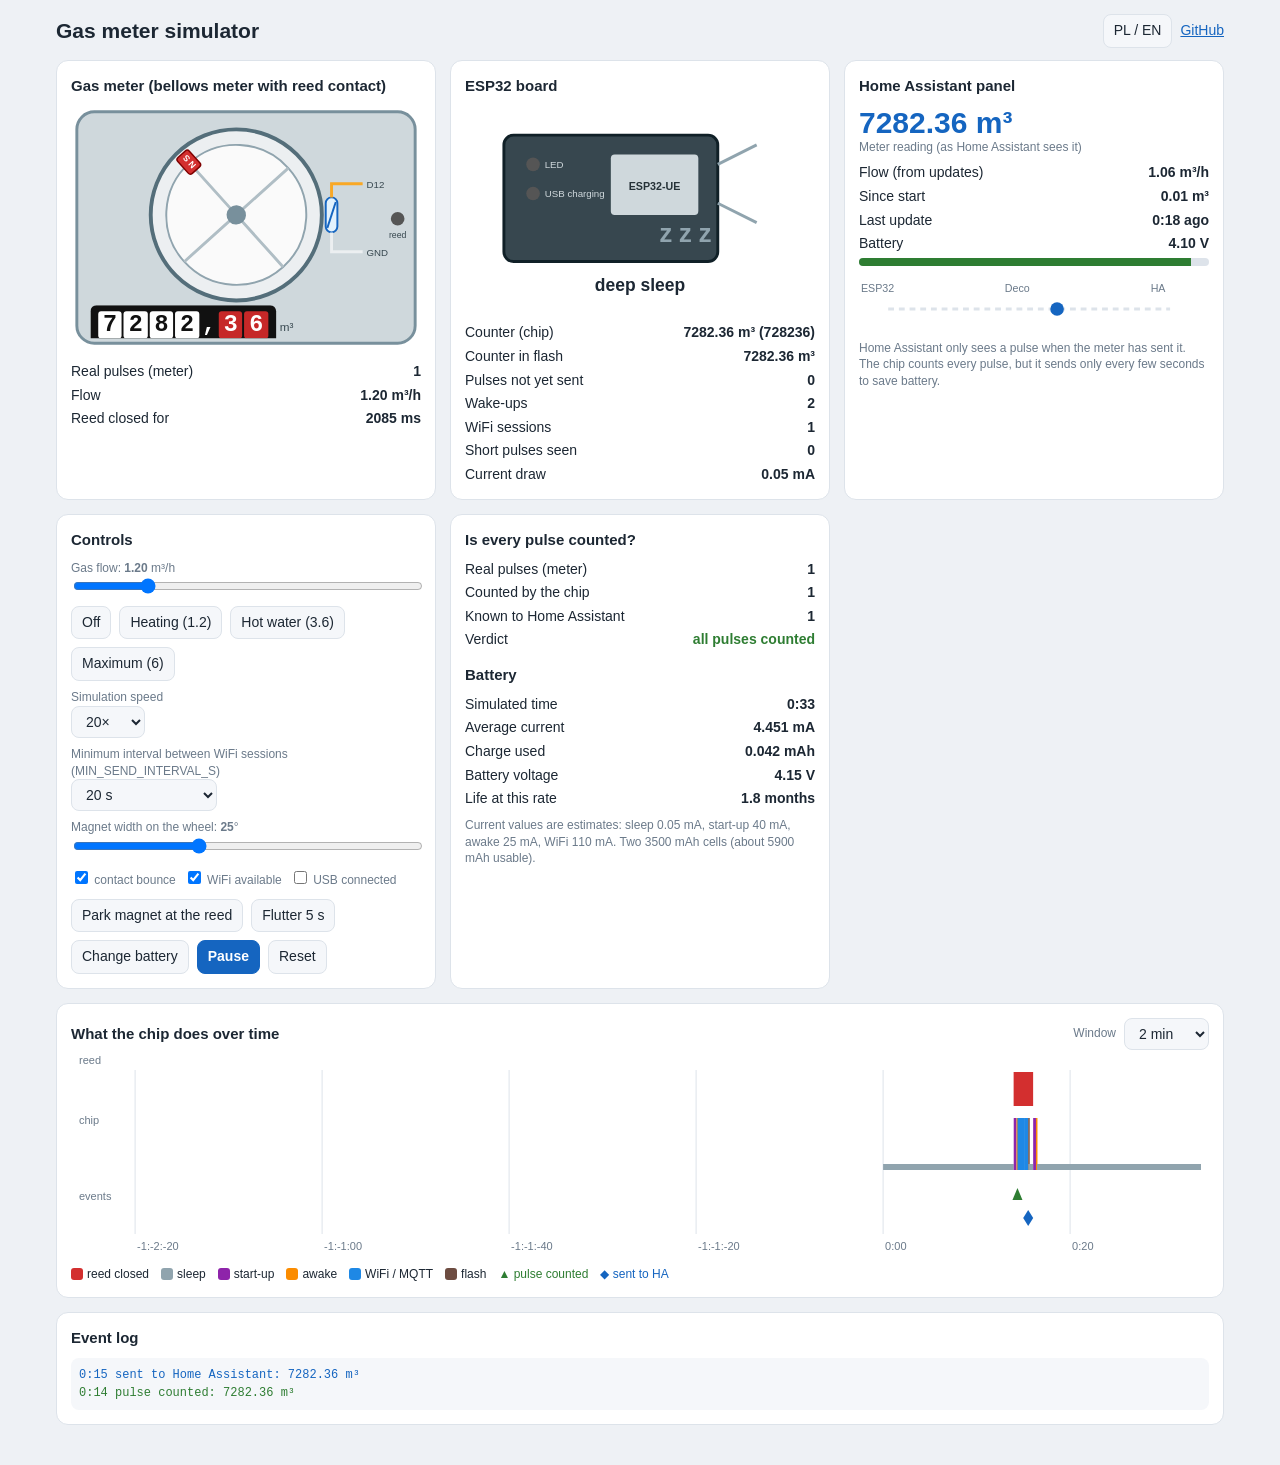
==== docs/simulator/index.html @ d96df118 "Add browser-based visual simulator with animated gas meter Co-Authored-By: Claude Sonnet 5.5 <norepl" ====
<!doctype html>
<html lang="pl">
<head>
<meta charset="utf-8">
<meta name="viewport" content="width=device-width, initial-scale=1">
<title>Gas meter simulator</title>
<style>
:root {
  --bg:#eef1f5; --card:#fff; --text:#1c2733; --muted:#6b7a8a; --line:#dde3ea; --accent:#1565c0;
  --ok:#2e7d32; --warn:#ef6c00; --bad:#c62828; --input:#f5f7fa;
  --c-sleep:#90a4ae; --c-boot:#8e24aa; --c-awake:#fb8c00; --c-wifi:#1e88e5; --c-save:#6d4c41;
}
@media (prefers-color-scheme: dark) {
  :root { --bg:#10141a; --card:#1a2028; --text:#e6ebf0; --muted:#8d9aa8; --line:#2b333d; --accent:#4d9cf0;
          --ok:#66bb6a; --warn:#ffa726; --bad:#ef5350; --input:#232a33; --c-sleep:#546e7a; }
}
* { box-sizing:border-box; }
body { margin:0; background:var(--bg); color:var(--text); font:14px/1.4 -apple-system,"Segoe UI",Roboto,Arial,sans-serif; }
header { max-width:1200px; margin:0 auto; padding:14px 16px 4px; display:flex; justify-content:space-between; align-items:center; gap:10px; flex-wrap:wrap; }
h1 { font-size:21px; margin:0; } h2 { font-size:15px; margin:0 0 10px; }
main { max-width:1200px; margin:0 auto; padding:8px 16px 40px; display:grid; gap:14px; grid-template-columns:repeat(auto-fit,minmax(330px,1fr)); }
.card { background:var(--card); border:1px solid var(--line); border-radius:12px; padding:14px; min-width:0; }
.wide { grid-column:1 / -1; }
.muted { color:var(--muted); } .small { font-size:12px; }
button, select { font:inherit; color:var(--text); background:var(--input); border:1px solid var(--line); border-radius:8px; padding:6px 10px; cursor:pointer; }
button.primary { background:var(--accent); color:#fff; border-color:var(--accent); font-weight:600; }
input[type=range] { width:100%; }
label { display:block; font-size:12px; color:var(--muted); margin-top:8px; }
.row { display:flex; gap:8px; flex-wrap:wrap; align-items:center; }
.kv { display:grid; grid-template-columns:1fr auto; gap:4px 10px; margin-top:8px; }
.kv .v { font-weight:600; text-align:right; }
.good { color:var(--ok); } .badc { color:var(--bad); }
.odo { display:inline-flex; background:#111; padding:6px 8px; border-radius:6px; gap:2px; font:700 24px/1 "Courier New",monospace; }
.odo span { background:#fff; color:#111; padding:2px 5px; border-radius:3px; }
.odo span.red { background:#c62828; color:#fff; }
.odo .dot { background:none; color:#fff; padding:2px 1px; }
.led { display:inline-block; width:12px; height:12px; border-radius:50%; background:#555; vertical-align:middle; margin-right:6px; }
.led.on { background:#43d843; box-shadow:0 0 8px #43d843; }
.led.red.on { background:#ff4d4d; box-shadow:0 0 8px #ff4d4d; }
canvas { width:100%; display:block; }
.legend { display:flex; gap:12px; flex-wrap:wrap; font-size:12px; margin-top:6px; }
.legend i { display:inline-block; width:12px; height:12px; border-radius:3px; margin-right:4px; vertical-align:-2px; }
#log { font:12px/1.5 ui-monospace,Menlo,Consolas,monospace; max-height:200px; overflow:auto; background:var(--input); border-radius:8px; padding:8px; }
.big { font-size:30px; font-weight:700; color:var(--accent); line-height:1.1; }
.bar { height:8px; background:var(--line); border-radius:5px; overflow:hidden; margin-top:4px; } .bar>div { height:100%; background:var(--ok); }
.tabs { display:flex; gap:6px; flex-wrap:wrap; }
.state { font-size:20px; font-weight:700; }
a { color:var(--accent); }
</style>
</head>
<body>
<header>
  <h1 data-i="title">Gas meter simulator</h1>
  <div class="row">
    <button id="langBtn">PL / EN</button>
    <a href="https://github.com/VoyteckPL/gas-meter-arduino" target="_blank" rel="noopener">GitHub</a>
  </div>
</header>
<main>
  <!-- GAS METER -->
  <section class="card">
    <h2 data-i="meterTitle">Gas meter</h2>
    <svg id="meterSvg" viewBox="0 0 360 250" width="100%" role="img" aria-label="gas meter">
      <rect x="6" y="6" width="348" height="238" rx="18" fill="#cfd8dc" stroke="#78909c" stroke-width="3"/>
      <circle cx="170" cy="112" r="88" fill="#eceff1" stroke="#546e7a" stroke-width="4"/>
      <g id="wheel" transform="rotate(0 170 112)">
        <circle cx="170" cy="112" r="72" fill="#fafafa" stroke="#90a4ae" stroke-width="2"/>
        <path d="M170 112 L170 40 M170 112 L242 112 M170 112 L170 184 M170 112 L98 112" stroke="#b0bec5" stroke-width="3"/>
        <circle cx="170" cy="112" r="10" fill="#78909c"/>
        <rect x="232" y="104" width="22" height="16" rx="3" fill="#d32f2f" stroke="#7f0000" stroke-width="1.5"/>
        <text x="243" y="116" text-anchor="middle" font-size="9" fill="#fff" font-weight="700">N S</text>
      </g>
      <!-- reed switch (glass capsule) at the right edge of the wheel -->
      <rect x="262" y="94" width="12" height="36" rx="6" fill="#e3f2fd" stroke="#1565c0" stroke-width="2"/>
      <line x1="268" y1="98" x2="268" y2="126" id="reedBlade" stroke="#1565c0" stroke-width="2"/>
      <path d="M268 94 L268 80 L300 80" stroke="#f9a825" stroke-width="3" fill="none"/>
      <path d="M268 130 L268 150 L300 150" stroke="#eceff1" stroke-width="3" fill="none"/>
      <text x="304" y="84" font-size="10" fill="#37474f">D12</text>
      <text x="304" y="154" font-size="10" fill="#37474f">GND</text>
      <circle id="reedLamp" cx="336" cy="116" r="7" fill="#555"/>
      <text x="336" y="136" text-anchor="middle" font-size="9" fill="#37474f" data-i="reedWord">reed</text>
      <foreignObject x="20" y="205" width="320" height="34">
        <div xmlns="http://www.w3.org/1999/xhtml"><div class="odo" id="odo"></div> <span style="color:#37474f;font-size:12px">m³</span></div>
      </foreignObject>
    </svg>
    <div class="kv">
      <span data-i="trueP">Real pulses (meter)</span><span class="v" id="vTrue">0</span>
      <span data-i="flowNow">Flow</span><span class="v" id="vFlow">0</span>
      <span data-i="pulseLen">Reed closed for</span><span class="v" id="vClosed">—</span>
    </div>
  </section>

  <!-- ESP32 -->
  <section class="card">
    <h2 data-i="espTitle">ESP32 board</h2>
    <svg id="espSvg" viewBox="0 0 360 210" width="100%" role="img" aria-label="ESP32">
      <rect x="40" y="30" width="220" height="130" rx="10" fill="#37474f" stroke="#102027" stroke-width="3"/>
      <rect x="150" y="50" width="90" height="62" rx="4" fill="#cfd8dc"/>
      <text x="195" y="86" text-anchor="middle" font-size="11" fill="#263238" font-weight="700">ESP32-UE</text>
      <circle id="espLed" cx="70" cy="60" r="7" fill="#555"/>
      <text x="82" y="64" font-size="10" fill="#cfd8dc" data-i="ledWord">LED</text>
      <circle id="chgLed" cx="70" cy="90" r="7" fill="#555"/>
      <text x="82" y="94" font-size="10" fill="#cfd8dc" data-i="usbWord">USB charging</text>
      <path d="M260 60 L300 40 M260 100 L300 120" stroke="#90a4ae" stroke-width="3"/>
      <g id="waves" opacity="0">
        <path d="M312 70 q14 -22 0 -44" stroke="#1e88e5" stroke-width="3" fill="none"/>
        <path d="M324 76 q20 -28 0 -56" stroke="#1e88e5" stroke-width="3" fill="none"/>
        <path d="M336 82 q26 -34 0 -68" stroke="#1e88e5" stroke-width="3" fill="none"/>
      </g>
      <text id="espZzz" x="200" y="140" font-size="26" fill="#90a4ae" font-weight="700">z z z</text>
      <text id="espState" x="180" y="190" text-anchor="middle" font-size="18" font-weight="700" fill="var(--text)">sleep</text>
    </svg>
    <div class="kv">
      <span data-i="counterRtc">Counter (chip)</span><span class="v" id="vCounter">0</span>
      <span data-i="counterFlash">Counter in flash</span><span class="v" id="vFlash">0</span>
      <span data-i="pendingP">Pulses not yet sent</span><span class="v" id="vPending">0</span>
      <span data-i="wakes">Wake-ups</span><span class="v" id="vWakes">0</span>
      <span data-i="sessions">WiFi sessions</span><span class="v" id="vSessions">0</span>
      <span data-i="shortP">Short pulses seen</span><span class="v" id="vShort">0</span>
      <span data-i="current">Current draw</span><span class="v" id="vCur">0</span>
    </div>
  </section>

  <!-- HA -->
  <section class="card">
    <h2 data-i="haTitle">Home Assistant panel</h2>
    <div class="big" id="haMeter">—</div>
    <div class="muted small" data-i="haMeterLbl">Meter reading (as Home Assistant sees it)</div>
    <div class="kv">
      <span data-i="haFlow">Flow (from updates)</span><span class="v" id="haFlow">—</span>
      <span data-i="haToday">Since start</span><span class="v" id="haToday">—</span>
      <span data-i="haLast">Last update</span><span class="v" id="haLast">—</span>
      <span data-i="haBat">Battery</span><span class="v" id="haBat">—</span>
    </div>
    <div class="bar"><div id="haBatBar" style="width:0"></div></div>
    <svg id="pktSvg" viewBox="0 0 360 60" width="100%" style="margin-top:10px">
      <text x="2" y="16" font-size="11" fill="var(--muted)">ESP32</text>
      <text x="150" y="16" font-size="11" fill="var(--muted)">Deco</text>
      <text x="300" y="16" font-size="11" fill="var(--muted)">HA</text>
      <line x1="30" y1="34" x2="320" y2="34" stroke="var(--line)" stroke-width="3" stroke-dasharray="6 5"/>
      <circle id="pkt" cx="30" cy="34" r="7" fill="var(--accent)" opacity="0"/>
    </svg>
    <div class="muted small" data-i="haHint">Home Assistant only sees a pulse when the meter has sent it. The chip counts every pulse, but it sends only every few seconds to save battery.</div>
  </section>

  <!-- CONTROLS -->
  <section class="card">
    <h2 data-i="ctrlTitle">Controls</h2>
    <label><span data-i="flowLbl">Gas flow</span>: <b id="flowTxt">1.20</b> m³/h</label>
    <input id="flow" type="range" min="0" max="6" step="0.05" value="1.2">
    <div class="row" style="margin-top:6px">
      <button data-flow="0" data-i="pOff">Off</button>
      <button data-flow="1.2" data-i="pHeat">Heating (1.2)</button>
      <button data-flow="3.6" data-i="pWater">Hot water (3.6)</button>
      <button data-flow="6" data-i="pMax">Maximum (6)</button>
    </div>
    <label data-i="speedLbl">Simulation speed</label>
    <select id="speed"><option value="1">1×</option><option value="5">5×</option><option value="20" selected>20×</option><option value="100">100×</option><option value="600">600×</option></select>
    <label data-i="sendLbl">Minimum interval between WiFi sessions (MIN_SEND_INTERVAL_S)</label>
    <select id="minSend"><option value="0">0 s (every pulse)</option><option value="20" selected>20 s</option><option value="60">60 s</option><option value="120">120 s</option></select>
    <label><span data-i="magLbl">Magnet width on the wheel</span>: <b id="magTxt">25</b>°</label>
    <input id="mag" type="range" min="6" max="60" step="1" value="25">
    <div class="row" style="margin-top:8px">
      <label style="margin:0"><input id="bounce" type="checkbox" checked> <span data-i="bounceLbl">contact bounce</span></label>
      <label style="margin:0"><input id="wifiOk" type="checkbox" checked> <span data-i="wifiLbl">WiFi available</span></label>
      <label style="margin:0"><input id="usb" type="checkbox"> <span data-i="usbLbl">USB connected</span></label>
    </div>
    <div class="row" style="margin-top:10px">
      <button id="btnPark" data-i="park">Park magnet at the reed</button>
      <button id="btnFlutter" data-i="flutter">Flutter 5 s</button>
      <button id="btnSwap" data-i="swap">Change battery</button>
      <button id="btnPause" class="primary" data-i="pause">Pause</button>
      <button id="btnReset" data-i="reset">Reset</button>
    </div>
  </section>

  <!-- STATS -->
  <section class="card">
    <h2 data-i="statTitle">Is every pulse counted?</h2>
    <div class="kv">
      <span data-i="trueP">Real pulses (meter)</span><span class="v" id="sTrue">0</span>
      <span data-i="chipP">Counted by the chip</span><span class="v" id="sChip">0</span>
      <span data-i="haP">Known to Home Assistant</span><span class="v" id="sHa">0</span>
      <span data-i="verdict">Verdict</span><span class="v" id="sVerdict">—</span>
    </div>
    <h2 style="margin-top:14px" data-i="energyTitle">Battery</h2>
    <div class="kv">
      <span data-i="simTime">Simulated time</span><span class="v" id="eTime">0</span>
      <span data-i="avgCur">Average current</span><span class="v" id="eAvg">0</span>
      <span data-i="used">Charge used</span><span class="v" id="eUsed">0</span>
      <span data-i="voltage">Battery voltage</span><span class="v" id="eVolt">0</span>
      <span data-i="life">Life at this rate</span><span class="v" id="eLife">—</span>
    </div>
    <div class="muted small" style="margin-top:8px" data-i="energyHint">Current values are estimates: sleep 0.05 mA, start-up 40 mA, awake 25 mA, WiFi 110 mA. Two 3500 mAh cells (about 5900 mAh usable).</div>
  </section>

  <!-- TIMELINE -->
  <section class="card wide">
    <div class="row" style="justify-content:space-between">
      <h2 style="margin:0" data-i="tlTitle">What the chip does over time</h2>
      <div class="row"><span class="small muted" data-i="win">Window</span>
        <select id="win"><option value="30">30 s</option><option value="120" selected>2 min</option><option value="600">10 min</option><option value="3600">1 h</option></select></div>
    </div>
    <canvas id="tl" height="210"></canvas>
    <div class="legend" id="legend"></div>
  </section>

  <section class="card wide">
    <h2 data-i="logTitle">Event log</h2>
    <div id="log"></div>
  </section>
</main>

<script>
(() => {
'use strict';

// ------------------------------------------------------------------ texts
const TXT = {
 en:{title:'Gas meter simulator',meterTitle:'Gas meter (bellows meter with reed contact)',reedWord:'reed',trueP:'Real pulses (meter)',flowNow:'Flow',pulseLen:'Reed closed for',
  espTitle:'ESP32 board',ledWord:'LED',usbWord:'USB charging',counterRtc:'Counter (chip)',counterFlash:'Counter in flash',pendingP:'Pulses not yet sent',wakes:'Wake-ups',sessions:'WiFi sessions',shortP:'Short pulses seen',current:'Current draw',
  haTitle:'Home Assistant panel',haMeterLbl:'Meter reading (as Home Assistant sees it)',haFlow:'Flow (from updates)',haToday:'Since start',haLast:'Last update',haBat:'Battery',
  haHint:'Home Assistant only sees a pulse when the meter has sent it. The chip counts every pulse, but it sends only every few seconds to save battery.',
  ctrlTitle:'Controls',flowLbl:'Gas flow',pOff:'Off',pHeat:'Heating (1.2)',pWater:'Hot water (3.6)',pMax:'Maximum (6)',speedLbl:'Simulation speed',sendLbl:'Minimum interval between WiFi sessions (MIN_SEND_INTERVAL_S)',
  magLbl:'Magnet width on the wheel',bounceLbl:'contact bounce',wifiLbl:'WiFi available',usbLbl:'USB connected',park:'Park magnet at the reed',flutter:'Flutter 5 s',swap:'Change battery',pause:'Pause',resume:'Run',reset:'Reset',
  statTitle:'Is every pulse counted?',chipP:'Counted by the chip',haP:'Known to Home Assistant',verdict:'Verdict',energyTitle:'Battery',simTime:'Simulated time',avgCur:'Average current',used:'Charge used',voltage:'Battery voltage',life:'Life at this rate',
  energyHint:'Current values are estimates: sleep 0.05 mA, start-up 40 mA, awake 25 mA, WiFi 110 mA. Two 3500 mAh cells (about 5900 mAh usable).',
  tlTitle:'What the chip does over time',win:'Window',logTitle:'Event log',
  sleep:'deep sleep',off:'no power',boot:'starting',debounce:'reading the reed',wifi:'connecting to WiFi',mqtt:'sending to MQTT',save:'saving to flash',
  ok:'all pulses counted',pend:'some are still waiting to be sent',lost:'MISMATCH',
  lgReed:'reed closed',lgSleep:'sleep',lgBoot:'start-up',lgAwake:'awake',lgWifi:'WiFi / MQTT',lgSave:'flash',lgPulse:'pulse counted',lgSend:'sent to HA',
  years:'years',months:'months',more:'more than',
  eWake:'wake-up',ePulse:'pulse counted',ePulseIsr:'pulse counted by interrupt (awake)',eShort:'short pulse counted (already over at start)',eSend:'sent to Home Assistant',eSendFail:'WiFi failed, retry later',
  eFlutter:'too many wake-ups: flutter protection, sleeping 30 s',eSwap:'battery removed',eRestore:'power on: counter restored from flash',eSync:'counter checked against MQTT',ePark:'magnet parked at the reed',eStatus:'status (battery, signal, diagnostics) added'},
 pl:{title:'Symulator gazomierza',meterTitle:'Gazomierz (miechowy, z kontaktronem)',reedWord:'kontaktron',trueP:'Prawdziwe impulsy (gazomierz)',flowNow:'Przepływ',pulseLen:'Kontaktron zamknięty przez',
  espTitle:'Płytka ESP32',ledWord:'LED',usbWord:'ładowanie z USB',counterRtc:'Licznik (w układzie)',counterFlash:'Licznik we flashu',pendingP:'Impulsy jeszcze niewysłane',wakes:'Obudzenia',sessions:'Sesje WiFi',shortP:'Wykryte krótkie impulsy',current:'Pobór prądu',
  haTitle:'Panel Home Assistant',haMeterLbl:'Stan licznika (tak, jak widzi go Home Assistant)',haFlow:'Przepływ (z aktualizacji)',haToday:'Od startu',haLast:'Ostatnia aktualizacja',haBat:'Bateria',
  haHint:'Home Assistant widzi impuls dopiero, gdy gazomierz go wyśle. Układ liczy każdy impuls, ale wysyła co kilka sekund, żeby oszczędzać baterię.',
  ctrlTitle:'Sterowanie',flowLbl:'Przepływ gazu',pOff:'Wyłączony',pHeat:'Ogrzewanie (1,2)',pWater:'Ciepła woda (3,6)',pMax:'Maksimum (6)',speedLbl:'Prędkość symulacji',sendLbl:'Minimalny odstęp między sesjami WiFi (MIN_SEND_INTERVAL_S)',
  magLbl:'Szerokość magnesu na kole',bounceLbl:'drgania styku',wifiLbl:'WiFi dostępne',usbLbl:'USB podłączone',park:'Zatrzymaj magnes przy kontaktronie',flutter:'Migotanie 5 s',swap:'Wymiana baterii',pause:'Pauza',resume:'Uruchom',reset:'Reset',
  statTitle:'Czy każdy impuls jest policzony?',chipP:'Policzone przez układ',haP:'Znane Home Assistant',verdict:'Wynik',energyTitle:'Bateria',simTime:'Czas symulacji',avgCur:'Średni prąd',used:'Zużyty ładunek',voltage:'Napięcie baterii',life:'Czas pracy przy takim poborze',
  energyHint:'Wartości prądu są szacunkowe: sen 0,05 mA, start 40 mA, czuwanie 25 mA, WiFi 110 mA. Dwa ogniwa 3500 mAh (ok. 5900 mAh użytecznie).',
  tlTitle:'Co robi układ w czasie',win:'Okno',logTitle:'Dziennik zdarzeń',
  sleep:'głęboki sen',off:'brak zasilania',boot:'start',debounce:'odczyt kontaktronu',wifi:'łączenie z WiFi',mqtt:'wysyłanie do MQTT',save:'zapis we flashu',
  ok:'wszystkie impulsy policzone',pend:'część czeka jeszcze na wysłanie',lost:'NIEZGODNOŚĆ',
  lgReed:'kontaktron zamknięty',lgSleep:'sen',lgBoot:'start',lgAwake:'czuwanie',lgWifi:'WiFi / MQTT',lgSave:'flash',lgPulse:'impuls policzony',lgSend:'wysłano do HA',
  years:'lat',months:'mies.',more:'ponad',
  eWake:'obudzenie',ePulse:'impuls policzony',ePulseIsr:'impuls policzony przez przerwanie (układ nie spał)',eShort:'krótki impuls policzony (już po wszystkim przy starcie)',eSend:'wysłano do Home Assistant',eSendFail:'WiFi się nie udało, ponowienie później',
  eFlutter:'za dużo obudzeń: ochrona przed migotaniem, sen 30 s',eSwap:'bateria wyjęta',eRestore:'włączenie zasilania: licznik odtworzony z flasha',eSync:'licznik sprawdzony z MQTT',ePark:'magnes zatrzymany przy kontaktronie',eStatus:'dołączono status (bateria, sygnał, diagnostyka)'}
};
let lang = (navigator.language || 'en').toLowerCase().startsWith('pl') ? 'pl' : 'en';
const t = k => (TXT[lang] && TXT[lang][k]) || TXT.en[k] || k;

// ------------------------------------------------------------------ constants (mirror firmware/gas_meter)
const DT = 0.005;                      // simulation step, s
const C = {
  pulsesPerM3: 100, boot: 0.30, debounce: 0.10, debounceMax: 1.5, wifiConnect: 0.8, wifiFail: 11, mqtt: 0.35, flash: 0.015,
  statusEvery: 6 * 3600, statusPiggy: 300, burstWin: 10, burstMax: 15, lockout: 30, shortMinMs: 10,
  mA: { sleep: 0.05, boot: 40, debounce: 25, wifi: 110, mqtt: 90, save: 40, off: 0 }, led: 0.25, capacity: 5900,
  startReading: 7282.35,
};
const MODE_COLOR = { sleep: '--c-sleep', off: '--c-sleep', boot: '--c-boot', debounce: '--c-awake', wifi: '--c-wifi', mqtt: '--c-wifi', save: '--c-save' };
const SOC_TABLE = [[0, 3.0], [4, 3.3], [10, 3.5], [20, 3.6], [35, 3.7], [50, 3.8], [65, 3.9], [80, 4.0], [90, 4.1], [100, 4.2]];
const socToVolt = p => { for (let i = 1; i < SOC_TABLE.length; i++) if (p <= SOC_TABLE[i][0]) { const [p0, v0] = SOC_TABLE[i - 1], [p1, v1] = SOC_TABLE[i]; return v0 + (v1 - v0) * (p - p0) / (p1 - p0); } return 4.2; };

// ------------------------------------------------------------------ state
let S;
const UI = { flow: 0, speed: 20, minSend: 20, magnet: 25, bounce: true, wifiOk: true, usb: false, paused: false, win: 120 };

function newSim() {
  const base = Math.round(C.startReading * C.pulsesPerM3);
  S = {
    t: 0, angle: 180, parked: false, reedActual: 1, bounceLeft: 0, flutterUntil: -1, prevRaw: 1,
    truePulses: 0, meter: C.startReading, usedmAh: 5900 * 0.05, lastClosedMs: null, closedAt: null,
    ha: { counter: base, lastT: -1, battery: 4.1, hist: [[0, base]], first: base },
    chip: { mode: 'sleep', left: 0, armed: 0, timerAt: 6 * 3600, cause: 'timer', dLevel: 1, dStart: 0, stableSince: 0, lowMs: 0, isrArmed: false, isrPulses: 0, isrLast: -10, cold: false, wakeLog: [], sessionStatus: false, ok: true, sleepAfter: 0, led: false },
    fw: { counter: base, pending: 0, saved: base, flashHas: true, lastLevel: 1, lastTry: -100, lastStatus: -100, failCount: 0, baseKnown: true, mqttSynced: true, wakes: 0, sessions: 0, shortPulses: 0, pulsesTotal: 0, interval: 20 },
    segs: [{ t0: 0, mode: 'sleep' }], reedSegs: [], marks: [], log: [], packets: [], flashWrites: 0,
  };
  // the very first wake-up happens when the status is due (simulation starts "mid-life")
  S.fw.lastStatus = 0;
  S.chip.timerAt = C.statusEvery;
}

function log(msg, cls) { S.log.push({ t: S.t, msg, cls }); if (S.log.length > 400) S.log.shift(); }
function mark(type) { S.marks.push({ t: S.t, type }); }
function setMode(m) {
  const c = S.chip; if (c.mode === m) return;
  const last = S.segs[S.segs.length - 1]; last.t1 = S.t;
  c.mode = m; S.segs.push({ t0: S.t, mode: m });
}
function prune() {
  const keep = S.t - 3700;
  while (S.segs.length > 2 && (S.segs[0].t1 || 0) < keep) S.segs.shift();
  while (S.reedSegs.length && S.reedSegs[0].t1 < keep) S.reedSegs.shift();
  while (S.marks.length && S.marks[0].t < keep) S.marks.shift();
}

// ------------------------------------------------------------------ firmware model
function backoff(n) { return n >= 4 ? 900 : 60 * Math.pow(2, n - 1); }

function countPulses(n, how) {
  const fw = S.fw;
  fw.counter += n; fw.pending += n; fw.pulsesTotal += n;
  mark('pulse');
  log(`${how === 'isr' ? t('ePulseIsr') : how === 'short' ? t('eShort') : t('ePulse')}: ${(fw.counter / C.pulsesPerM3).toFixed(2)} m³`, how === 'short' ? 'warn' : 'pulse');
}
function absorbIsr() { const c = S.chip; if (c.isrPulses) { const n = c.isrPulses; c.isrPulses = 0; countPulses(n, 'isr'); } }

function wake(cause) {
  const c = S.chip, fw = S.fw;
  c.cause = cause; fw.wakes++;
  c.isrArmed = false;
  setMode('boot'); c.left = C.boot;
  mark('wake');
}

function startDebounce(raw) {
  const c = S.chip;
  c.dLevel = raw; c.dStart = S.t; c.stableSince = S.t; c.lowMs = 0;
  setMode('debounce');
}

function afterDebounce(raw) {
  const c = S.chip, fw = S.fw;
  const level = c.dLevel;
  const armedForLow = fw.lastLevel === 1;
  if (c.cold) {
    fw.lastLevel = level;
  } else if (level !== fw.lastLevel) {
    fw.lastLevel = level;
    if (level === 0) countPulses(1, 'level');
  } else if (armedForLow && level === 1 && (c.cause === 'reed' || c.lowMs * 1000 >= C.shortMinMs)) {
    countPulses(1, 'short'); fw.shortPulses++;
  }
  // interrupt counting starts, with a final look at the level
  c.isrPulses = 0; c.isrLast = S.t - C.debounce; c.isrArmed = true;
  if (raw !== fw.lastLevel) { fw.lastLevel = raw; if (raw === 0) countPulses(1, 'level'); }
  decideSession(raw);
}

function decideSession() {
  const c = S.chip, fw = S.fw, now = S.t;
  const interval = fw.failCount > 0 ? backoff(fw.failCount) : UI.minSend;
  fw.interval = interval;
  const statusDue = c.cold || now - fw.lastStatus >= C.statusEvery;
  const statusWanted = statusDue || now - fw.lastStatus >= C.statusPiggy;
  const want = c.cold || fw.pending > 0 || statusDue || !fw.mqttSynced;
  const canTry = c.cold || now - fw.lastTry >= interval;
  const batteryOk = socToVolt(Math.max(0, 100 * (1 - S.usedmAh / C.capacity))) >= 3.1;
  c.sessionStatus = statusWanted;
  if (want && canTry && batteryOk) {
    fw.lastTry = now;
    setMode('wifi'); c.left = UI.wifiOk ? C.wifiConnect : C.wifiFail; c.ok = UI.wifiOk;
  } else {
    finalizeStart();
  }
}

function publish() {
  const fw = S.fw, c = S.chip, ha = S.ha;
  absorbIsr();
  if (!fw.mqttSynced) {
    if (fw.baseKnown) { if (ha.counter > fw.counter) fw.counter = ha.counter; }
    else { fw.counter += ha.counter; fw.baseKnown = true; }
    fw.mqttSynced = true; log(t('eSync'));
  }
  if (fw.baseKnown) {
    ha.counter = fw.counter; ha.lastT = S.t;
    ha.hist.push([S.t, ha.counter]); while (ha.hist.length > 5000) ha.hist.shift();
  }
  if (c.sessionStatus) { ha.battery = batteryVolt(); fw.lastStatus = S.t; log(t('eStatus')); }
  fw.pending = 0; fw.failCount = 0; fw.sessions++; fw.lastTry = S.t;
  mark('send'); S.packets.push({ p0: performance.now() });
  log(`${t('eSend')}: ${(ha.counter / C.pulsesPerM3).toFixed(2)} m³`, 'send');
}

function finalizeStart() {
  const c = S.chip, fw = S.fw;
  absorbIsr();
  fw.lastLevel = S.prevRaw;
  if (fw.baseKnown && fw.counter !== fw.saved) { setMode('save'); c.left = C.flash; return; }
  goToSleep();
}

function goToSleep() {
  const c = S.chip, fw = S.fw, now = S.t;
  const batteryOk = socToVolt(Math.max(0, 100 * (1 - S.usedmAh / C.capacity))) >= 3.1;
  const interval = fw.failCount > 0 ? backoff(fw.failCount) : UI.minSend;
  const nextTry = fw.lastTry + interval;
  let dueAt = Math.max(fw.lastStatus + C.statusEvery, nextTry);
  if ((fw.pending > 0 || !fw.mqttSynced) && nextTry < dueAt) dueAt = nextTry;
  if (!batteryOk) dueAt = now + 3600;
  c.timerAt = Math.max(dueAt, now + 1);
  c.armed = fw.lastLevel ? 0 : 1;
  c.isrArmed = false; c.cold = false;
  setMode('sleep');
}

function chipStep(raw) {
  const c = S.chip, fw = S.fw;
  // interrupt (only while awake)
  if (c.isrArmed && raw !== S.prevRaw) {
    if (S.t - c.isrLast >= C.debounce && raw === 0) c.isrPulses++;
    c.isrLast = S.t;
  }
  switch (c.mode) {
    case 'off':
      c.left -= DT;
      if (c.left <= 0) coldBoot(raw);
      break;
    case 'sleep':
      if (c.armed !== null && raw === c.armed) wake('reed');
      else if (S.t >= c.timerAt) wake('timer');
      break;
    case 'boot':
      c.left -= DT;
      if (c.left <= 0) {
        // flutter protection
        c.wakeLog.push(S.t); while (c.wakeLog.length && S.t - c.wakeLog[0] > C.burstWin) c.wakeLog.shift();
        if (c.wakeLog.length > C.burstMax) {
          log(t('eFlutter'), 'warn'); c.wakeLog.length = 0; c.armed = null; c.timerAt = S.t + C.lockout; c.isrArmed = false; setMode('sleep');
        } else startDebounce(raw);
      }
      break;
    case 'debounce': {
      if (raw === 0) c.lowMs += DT;
      if (raw !== c.dLevel) { c.dLevel = raw; c.stableSince = S.t; }
      if (S.t - c.stableSince >= C.debounce || S.t - c.dStart >= C.debounceMax) afterDebounce(raw);
      break;
    }
    case 'wifi':
      c.left -= DT;
      if (c.left <= 0) {
        if (c.ok) { setMode('mqtt'); c.left = C.mqtt; }
        else { fw.failCount++; fw.lastTry = S.t; log(t('eSendFail'), 'warn'); finalizeStart(); }
      }
      break;
    case 'mqtt':
      c.left -= DT;
      if (c.left <= 0) { publish(); finalizeStart(); }
      break;
    case 'save':
      c.left -= DT;
      if (c.left <= 0) {
        absorbIsr();
        fw.saved = fw.counter; S.flashWrites++;
        if (fw.counter !== fw.saved) { c.left = C.flash; } else { fw.lastLevel = S.prevRaw; goToSleep(); }
      }
      break;
  }
}

function coldBoot(raw) {
  const fw = S.fw, c = S.chip, ha = S.ha;
  S.fw = Object.assign({}, fw, { pending: 0, lastLevel: raw, lastTry: -100, lastStatus: -100, failCount: 0, mqttSynced: false, wakes: fw.wakes, sessions: fw.sessions, shortPulses: fw.shortPulses, pulsesTotal: 0 });
  if (S.fw.flashHas) { S.fw.counter = S.fw.saved; S.fw.baseKnown = true; log(t('eRestore') + `: ${(S.fw.counter / C.pulsesPerM3).toFixed(2)} m³`); }
  else { S.fw.counter = 0; S.fw.baseKnown = false; }
  c.cold = true; c.isrArmed = false; c.wakeLog.length = 0; c.cause = 'power-on';
  setMode('boot'); c.left = C.boot;
}

function batteryVolt() { return socToVolt(Math.max(0, 100 * (1 - S.usedmAh / C.capacity))); }

// ------------------------------------------------------------------ physics + one step
function step() {
  S.t += DT;
  // gas meter wheel: one revolution per pulse (0.01 m3), the magnet passes the reed once per revolution
  const rps = S.parked ? 0 : UI.flow / 3600 * C.pulsesPerM3;
  const prev = S.angle;
  S.angle += rps * 360 * DT;
  const w = UI.magnet;
  const closed = ((S.angle + w / 2) % 360) < w;
  if (Math.floor((prev + w / 2) / 360) < Math.floor((S.angle + w / 2) / 360)) { S.truePulses++; S.meter += 1 / C.pulsesPerM3; }
  const actual = closed ? 0 : 1;
  if (actual !== S.reedActual) {
    S.reedActual = actual; S.bounceLeft = UI.bounce ? 3 : 0;
    if (actual === 0) S.closedAt = S.t; else if (S.closedAt !== null) { S.lastClosedMs = (S.t - S.closedAt) * 1000; S.reedSegs.push({ t0: S.closedAt, t1: S.t }); S.closedAt = null; }
  }
  let raw = actual;
  if (S.bounceLeft > 0) { raw = Math.random() < 0.5 ? 0 : 1; S.bounceLeft--; if (S.bounceLeft === 0) raw = actual; }
  if (S.t < S.flutterUntil) raw = (Math.floor(S.t / 0.02) % 2) ? 0 : 1;

  chipStep(raw);
  S.prevRaw = raw;

  // energy
  const c = S.chip;
  let mA = C.mA[c.mode] + (c.mode !== 'sleep' && c.mode !== 'off' ? C.led : 0);
  S.curNow = mA;
  S.usedmAh += mA * DT / 3600;
  if (S.closedAt !== null) S.curClosed = S.t - S.closedAt;
}

// ------------------------------------------------------------------ rendering
const $ = id => document.getElementById(id);
function applyText() {
  document.documentElement.lang = lang;
  document.querySelectorAll('[data-i]').forEach(n => { n.textContent = t(n.dataset.i); });
  $('btnPause').textContent = UI.paused ? t('resume') : t('pause');
  document.title = t('title');
  buildLegend();
}
function fmtTime(s) { s = Math.floor(s); const h = Math.floor(s / 3600), m = Math.floor(s % 3600 / 60), x = s % 60; return `${h ? h + ':' : ''}${String(m).padStart(h ? 2 : 1, '0')}:${String(x).padStart(2, '0')}`; }
function buildOdo(v) {
  const s = v.toFixed(2).replace('.', '');
  const el = $('odo'); el.textContent = '';
  [...s].forEach((d, i) => {
    if (i === s.length - 2) { const dot = document.createElement('span'); dot.className = 'dot'; dot.textContent = ','; el.append(dot); }
    const sp = document.createElement('span'); sp.textContent = d; if (i >= s.length - 2) sp.className = 'red'; el.append(sp);
  });
}
let lastOdo = '';
function buildLegend() {
  const css = getComputedStyle(document.documentElement);
  const item = (color, text) => `<span><i style="background:${color}"></i>${text}</span>`;
  $('legend').innerHTML = item('#d32f2f', t('lgReed')) + item(css.getPropertyValue('--c-sleep'), t('lgSleep')) + item(css.getPropertyValue('--c-boot'), t('lgBoot')) +
    item(css.getPropertyValue('--c-awake'), t('lgAwake')) + item(css.getPropertyValue('--c-wifi'), t('lgWifi')) + item(css.getPropertyValue('--c-save'), t('lgSave')) +
    '<span style="color:#2e7d32">&#9650; ' + t('lgPulse') + '</span><span style="color:#1565c0">&#9670; ' + t('lgSend') + '</span>';
}

function render() {
  const c = S.chip, fw = S.fw, ha = S.ha;
  // meter
  $('wheel').setAttribute('transform', `rotate(${(S.angle % 360).toFixed(1)} 170 112)`);
  const closed = S.reedActual === 0;
  $('reedLamp').setAttribute('fill', closed ? '#ff4d4d' : '#555');
  $('reedBlade').setAttribute('transform', closed ? '' : 'rotate(18 268 112)');
  const odo = S.meter.toFixed(2); if (odo !== lastOdo) { buildOdo(S.meter); lastOdo = odo; }
  $('vTrue').textContent = S.truePulses;
  $('vFlow').textContent = UI.flow.toFixed(2) + ' m³/h';
  $('vClosed').textContent = S.lastClosedMs === null ? '—' : S.lastClosedMs.toFixed(0) + ' ms';
  // esp
  const awake = c.mode !== 'sleep' && c.mode !== 'off';
  $('espLed').setAttribute('fill', awake ? '#43d843' : '#555');
  $('chgLed').setAttribute('fill', UI.usb ? '#ff4d4d' : '#555');
  $('espState').textContent = t(c.mode);
  $('espZzz').setAttribute('opacity', c.mode === 'sleep' || c.mode === 'off' ? 1 : 0);
  $('waves').setAttribute('opacity', c.mode === 'wifi' || c.mode === 'mqtt' ? 1 : 0);
  $('vCounter').textContent = (fw.counter / C.pulsesPerM3).toFixed(2) + ' m³ (' + fw.counter + ')';
  $('vFlash').textContent = (fw.saved / C.pulsesPerM3).toFixed(2) + ' m³';
  $('vPending').textContent = fw.pending;
  $('vWakes').textContent = fw.wakes;
  $('vSessions').textContent = fw.sessions;
  $('vShort').textContent = fw.shortPulses;
  $('vCur').textContent = (S.curNow || 0).toFixed(2) + ' mA';
  // HA
  $('haMeter').textContent = (ha.counter / C.pulsesPerM3).toFixed(2) + ' m³';
  $('haToday').textContent = ((ha.counter - ha.first) / C.pulsesPerM3).toFixed(2) + ' m³';
  $('haLast').textContent = ha.lastT < 0 ? '—' : fmtTime(S.t - ha.lastT) + ' ' + (lang === 'pl' ? 'temu' : 'ago');
  let flowTxt = '—';
  { const h = ha.hist; if (h.length > 1) { let i = h.length - 1; while (i > 0 && S.t - h[i][0] < 900) i--; const dtt = S.t - h[i][0]; if (dtt > 30) flowTxt = Math.max(0, (ha.counter - h[i][1]) / C.pulsesPerM3 / dtt * 3600).toFixed(2) + ' m³/h'; } }
  $('haFlow').textContent = flowTxt;
  const pct = Math.max(0, 100 * (1 - S.usedmAh / C.capacity));
  $('haBat').textContent = ha.battery.toFixed(2) + ' V';
  $('haBatBar').style.width = Math.min(100, pct) + '%';
  // packet animation (real time)
  const now = performance.now(), pkt = $('pkt'); let show = false;
  S.packets = S.packets.filter(p => now - p.p0 < 1400);
  if (S.packets.length) { const p = (now - S.packets[S.packets.length - 1].p0) / 1400; pkt.setAttribute('cx', 30 + 290 * p); show = true; }
  pkt.setAttribute('opacity', show ? 1 : 0);
  // stats
  $('sTrue').textContent = S.truePulses;
  const base = Math.round(C.startReading * C.pulsesPerM3);
  const chipCount = fw.counter - base, haCount = ha.counter - base;
  $('sChip').textContent = chipCount; $('sHa').textContent = haCount;
  const v = $('sVerdict');
  if (chipCount === S.truePulses && fw.pending === 0 && c.isrPulses === 0) { v.textContent = t('ok'); v.className = 'v good'; }
  else if (chipCount === S.truePulses || chipCount + c.isrPulses === S.truePulses) { v.textContent = t('pend'); v.className = 'v'; }
  else if (c.mode === 'off') { v.textContent = '—'; v.className = 'v'; }
  else { v.textContent = t('lost') + ' (' + (chipCount - S.truePulses) + ')'; v.className = 'v badc'; }
  $('eTime').textContent = fmtTime(S.t);
  const avgCur = (S.usedmAh - 5900 * 0.05) / (Math.max(S.t, 1) / 3600);
  $('eAvg').textContent = (S.t < 1 ? 0 : avgCur).toFixed(3) + ' mA';
  $('eUsed').textContent = (S.usedmAh - 5900 * 0.05).toFixed(3) + ' mAh';
  $('eVolt').textContent = batteryVolt().toFixed(2) + ' V';
  if (S.t > 30 && avgCur > 0) { const months = C.capacity / avgCur / 24 / 30.4; $('eLife').textContent = months > 60 ? t('more') + ' 5 ' + t('years') : (months >= 24 ? (months / 12).toFixed(1) + ' ' + t('years') : months.toFixed(1) + ' ' + t('months')); }
  else $('eLife').textContent = '—';
  // log
  const lg = $('log'), last = S.log.slice(-60).reverse();
  lg.innerHTML = last.map(e => `<div style="color:${e.cls === 'warn' ? 'var(--warn)' : e.cls === 'send' ? 'var(--accent)' : e.cls === 'pulse' ? 'var(--ok)' : 'inherit'}">${fmtTime(e.t)}  ${e.msg}</div>`).join('');
  drawTimeline();
}

function drawTimeline() {
  const cv = $('tl'); const ratio = window.devicePixelRatio || 1;
  const w = cv.clientWidth, h = 210; if (cv.width !== w * ratio) { cv.width = w * ratio; cv.height = h * ratio; }
  const g = cv.getContext('2d'); g.setTransform(ratio, 0, 0, ratio, 0, 0); g.clearRect(0, 0, w, h);
  const css = getComputedStyle(document.documentElement);
  const win = UI.win, t1 = S.t, t0 = t1 - win, left = 8, right = w - 8, pw = right - left;
  const X = tt => left + (tt - t0) / win * pw;
  g.font = '11px sans-serif'; g.fillStyle = css.getPropertyValue('--muted'); g.strokeStyle = css.getPropertyValue('--line');
  // grid + labels
  const stepT = win <= 30 ? 5 : win <= 120 ? 20 : win <= 600 ? 60 : 600;
  for (let tt = Math.ceil(t0 / stepT) * stepT; tt <= t1; tt += stepT) { const x = X(tt); g.beginPath(); g.moveTo(x, 20); g.lineTo(x, 184); g.stroke(); g.fillText(fmtTime(tt), x + 2, 200); }
  // rows
  g.fillStyle = css.getPropertyValue('--muted'); g.fillText('reed', left, 14); g.fillText('chip', left, 74); g.fillText('events', left, 150);
  // reed row
  g.fillStyle = '#d32f2f';
  for (const s of S.reedSegs) { if (s.t1 < t0) continue; const x0 = Math.max(left, X(s.t0)), x1 = Math.min(right, X(s.t1)); g.fillRect(x0, 22, Math.max(1.5, x1 - x0), 34); }
  if (S.closedAt !== null) { const x0 = Math.max(left, X(S.closedAt)); g.fillRect(x0, 22, Math.max(1.5, right - x0), 34); }
  // chip row
  for (const s of S.segs) {
    const e = s.t1 === undefined ? t1 : s.t1; if (e < t0) continue;
    const x0 = Math.max(left, X(s.t0)), x1 = Math.min(right, X(e));
    g.fillStyle = css.getPropertyValue(MODE_COLOR[s.mode]).trim() || '#999';
    const tall = s.mode === 'sleep' || s.mode === 'off' ? 6 : 52;
    g.fillRect(x0, 120 - tall, Math.max(1.5, x1 - x0), tall);
  }
  // markers
  for (const m of S.marks) {
    if (m.t < t0) continue; const x = X(m.t);
    if (m.type === 'pulse') { g.fillStyle = '#2e7d32'; g.beginPath(); g.moveTo(x, 138); g.lineTo(x - 5, 150); g.lineTo(x + 5, 150); g.fill(); }
    else if (m.type === 'send') { g.fillStyle = '#1565c0'; g.beginPath(); g.moveTo(x, 160); g.lineTo(x + 5, 168); g.lineTo(x, 176); g.lineTo(x - 5, 168); g.fill(); }
  }
}

// ------------------------------------------------------------------ loop + UI
let lastReal = performance.now(), acc = 0;
function frame(now) {
  const real = Math.min(0.1, (now - lastReal) / 1000); lastReal = now;
  if (!UI.paused) {
    acc += real * UI.speed;
    let n = Math.min(Math.floor(acc / DT), 30000); acc -= n * DT; if (acc > 1) acc = 0;
    for (let i = 0; i < n; i++) step();
    if (n) prune();
  }
  render();
  requestAnimationFrame(frame);
}

function bind() {
  const flow = $('flow'); flow.oninput = () => { UI.flow = +flow.value; S.parked = false; $('flowTxt').textContent = UI.flow.toFixed(2); };
  document.querySelectorAll('[data-flow]').forEach(b => b.onclick = () => { flow.value = b.dataset.flow; flow.oninput(); });
  $('speed').onchange = e => { UI.speed = +e.target.value; };
  $('minSend').onchange = e => { UI.minSend = +e.target.value; };
  $('mag').oninput = e => { UI.magnet = +e.target.value; $('magTxt').textContent = UI.magnet; };
  $('bounce').onchange = e => { UI.bounce = e.target.checked; };
  $('wifiOk').onchange = e => { UI.wifiOk = e.target.checked; };
  $('usb').onchange = e => { UI.usb = e.target.checked; };
  $('win').onchange = e => { UI.win = +e.target.value; };
  $('btnPark').onclick = () => { S.parked = true; S.angle = Math.floor(S.angle / 360) * 360 + 360 - UI.magnet / 2 + 1; log(t('ePark')); };
  $('btnFlutter').onclick = () => { S.flutterUntil = S.t + 5; };
  $('btnSwap').onclick = () => { log(t('eSwap'), 'warn'); S.chip.isrArmed = false; setMode('off'); S.chip.left = 2; };
  $('btnPause').onclick = () => { UI.paused = !UI.paused; applyText(); };
  $('btnReset').onclick = () => { newSim(); lastOdo = ''; };
  $('langBtn').onclick = () => { lang = lang === 'pl' ? 'en' : 'pl'; applyText(); };
}

UI.flow = 1.2;
newSim(); bind(); applyText();
window.__sim = {
  get S() { return S; }, UI, step, newSim, C, runFor(sec) { const n = Math.round(sec / DT); for (let i = 0; i < n; i++) step(); prune(); },
  setFlow(f) { UI.flow = f; S.parked = false; }, swap() { S.chip.isrArmed = false; setMode('off'); S.chip.left = 2; },
};
requestAnimationFrame(frame);
})();
</script>
</body>
</html>
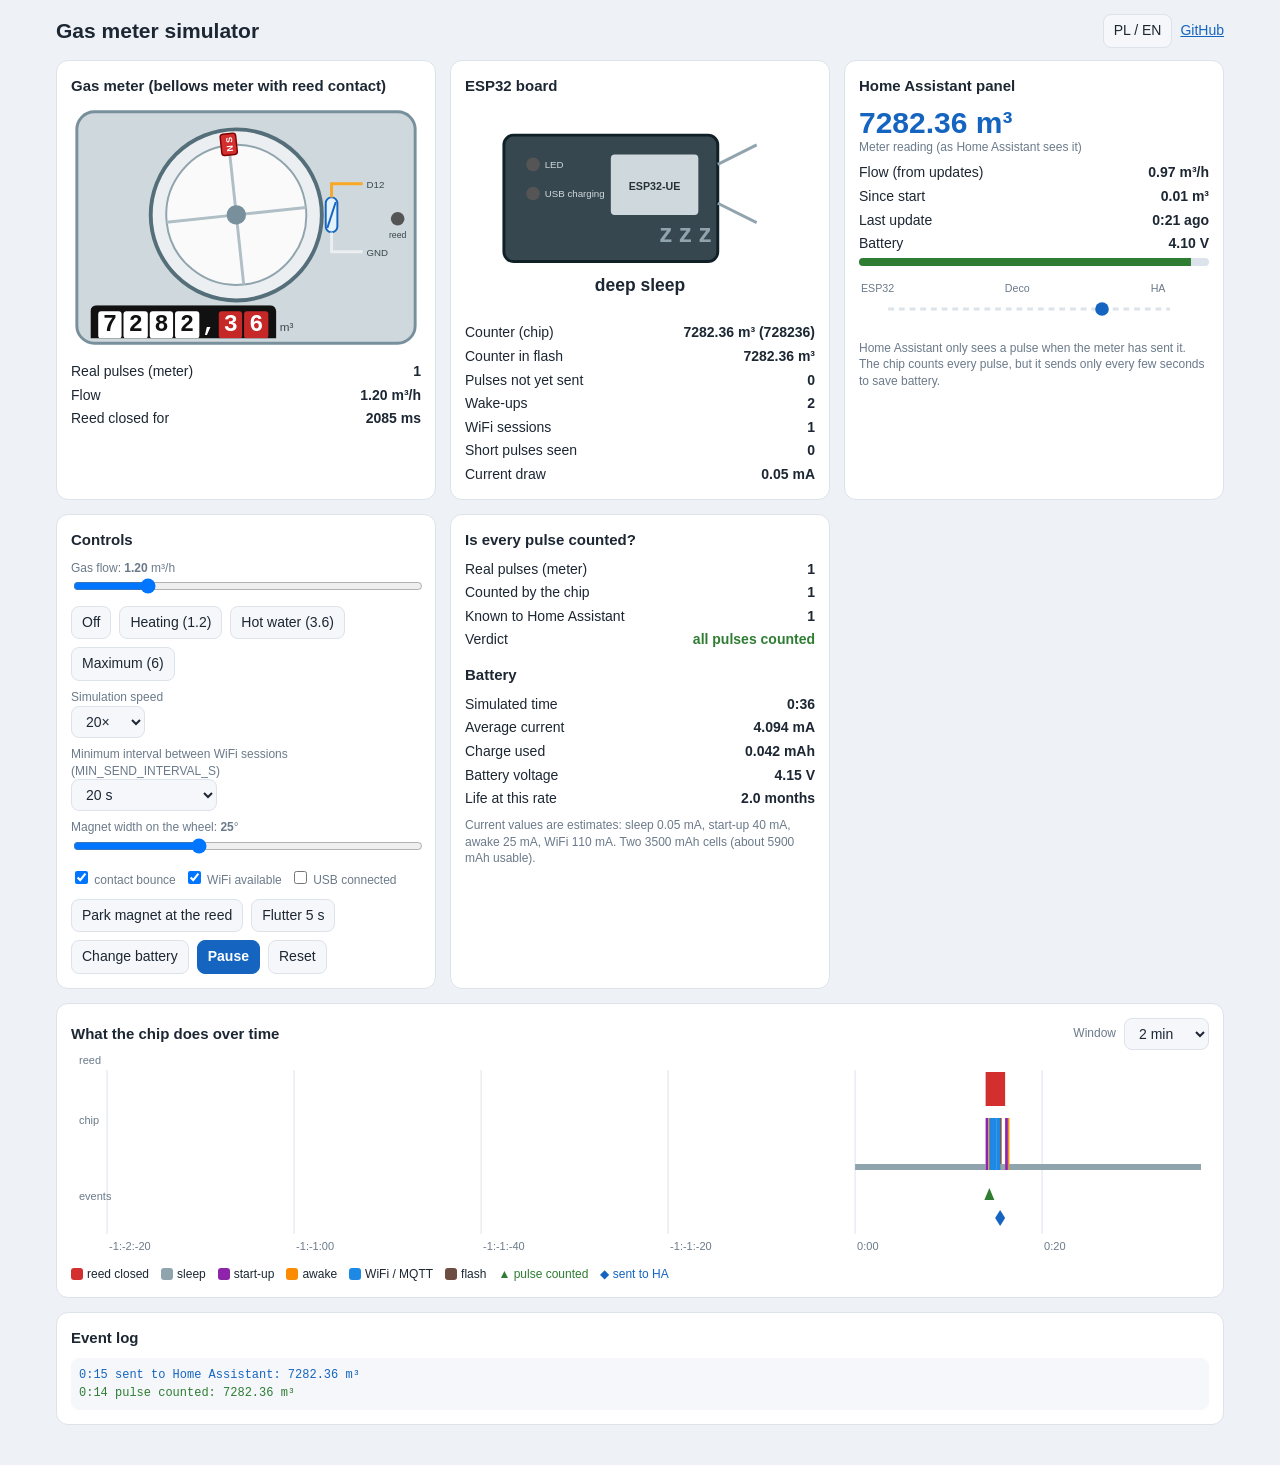
==== commit ab5a059f: "App 0.3.0: history window for every value, Demo tab with the simulator Co-Authored-By: Claude Sonnet" ====
--- a/docs/simulator/index.html
+++ b/docs/simulator/index.html
@@ -249,6 +249,7 @@
   eFlutter:'za dużo obudzeń: ochrona przed migotaniem, sen 30 s',eSwap:'bateria wyjęta',eRestore:'włączenie zasilania: licznik odtworzony z flasha',eSync:'licznik sprawdzony z MQTT',ePark:'magnes zatrzymany przy kontaktronie',eStatus:'dołączono status (bateria, sygnał, diagnostyka)'}
 };
 let lang = (navigator.language || 'en').toLowerCase().startsWith('pl') ? 'pl' : 'en';
+try { const q = new URLSearchParams(location.search).get('lang'); if (q === 'pl' || q === 'en') lang = q; } catch (e) { /* ignore */ }
 const t = k => (TXT[lang] && TXT[lang][k]) || TXT.en[k] || k;
 
 // ------------------------------------------------------------------ constants (mirror firmware/gas_meter)
@@ -649,6 +650,8 @@
 
 UI.flow = 1.2;
 newSim(); bind(); applyText();
+if (window.self !== window.top) { const hr = document.querySelector('header .row'); if (hr) hr.style.display = 'none'; }
+window.setLang = l => { if (l === 'pl' || l === 'en') { lang = l; applyText(); } };
 window.__sim = {
   get S() { return S; }, UI, step, newSim, C, runFor(sec) { const n = Math.round(sec / DT); for (let i = 0; i < n; i++) step(); prune(); },
   setFlow(f) { UI.flow = f; S.parked = false; }, swap() { S.chip.isrArmed = false; setMode('off'); S.chip.left = 2; },
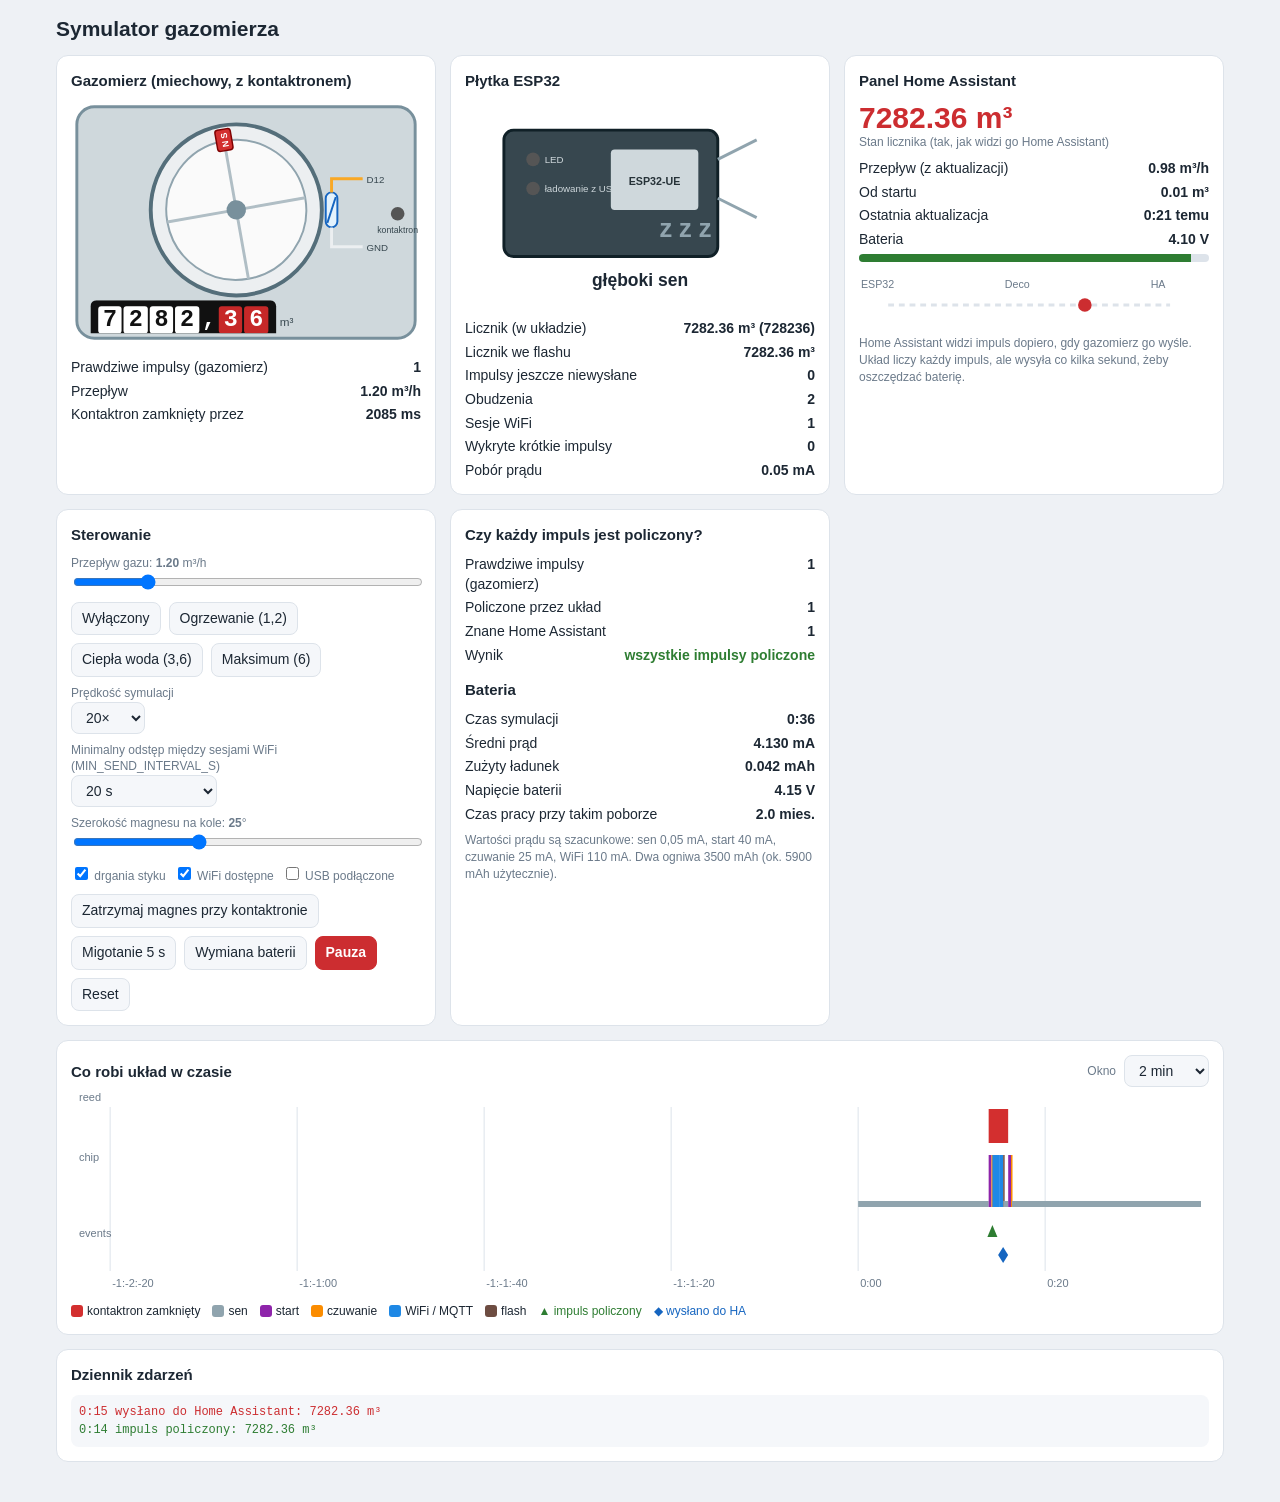
==== commit 00cfa21b: "App 0.9.0: Orlen style theme, header with tabs and KPI tiles, name Gazomierz, Polish only Co-Authore" ====
--- a/docs/simulator/index.html
+++ b/docs/simulator/index.html
@@ -3,15 +3,15 @@
 <head>
 <meta charset="utf-8">
 <meta name="viewport" content="width=device-width, initial-scale=1">
-<title>Gas meter simulator</title>
+<title>Symulator gazomierza</title>
 <style>
 :root {
-  --bg:#eef1f5; --card:#fff; --text:#1c2733; --muted:#6b7a8a; --line:#dde3ea; --accent:#1565c0;
+  --bg:#eef1f5; --card:#fff; --text:#1c2733; --muted:#6b7a8a; --line:#dde3ea; --accent:#cc2d30;
   --ok:#2e7d32; --warn:#ef6c00; --bad:#c62828; --input:#f5f7fa;
   --c-sleep:#90a4ae; --c-boot:#8e24aa; --c-awake:#fb8c00; --c-wifi:#1e88e5; --c-save:#6d4c41;
 }
 @media (prefers-color-scheme: dark) {
-  :root { --bg:#10141a; --card:#1a2028; --text:#e6ebf0; --muted:#8d9aa8; --line:#2b333d; --accent:#4d9cf0;
+  :root { --bg:#10141a; --card:#1a2028; --text:#e6ebf0; --muted:#8d9aa8; --line:#2b333d; --accent:#ff6a6c;
           --ok:#66bb6a; --warn:#ffa726; --bad:#ef5350; --input:#232a33; --c-sleep:#546e7a; }
 }
 * { box-sizing:border-box; }
@@ -50,11 +50,7 @@
 </head>
 <body>
 <header>
-  <h1 data-i="title">Gas meter simulator</h1>
-  <div class="row">
-    <button id="langBtn">PL / EN</button>
-    <a href="https://github.com/VoyteckPL/gas-meter-arduino" target="_blank" rel="noopener">GitHub</a>
-  </div>
+  <h1 data-i="title">Symulator gazomierza</h1>
 </header>
 <main>
   <!-- GAS METER -->
@@ -217,21 +213,6 @@
 
 // ------------------------------------------------------------------ texts
 const TXT = {
- en:{title:'Gas meter simulator',meterTitle:'Gas meter (bellows meter with reed contact)',reedWord:'reed',trueP:'Real pulses (meter)',flowNow:'Flow',pulseLen:'Reed closed for',
-  espTitle:'ESP32 board',ledWord:'LED',usbWord:'USB charging',counterRtc:'Counter (chip)',counterFlash:'Counter in flash',pendingP:'Pulses not yet sent',wakes:'Wake-ups',sessions:'WiFi sessions',shortP:'Short pulses seen',current:'Current draw',
-  haTitle:'Home Assistant panel',haMeterLbl:'Meter reading (as Home Assistant sees it)',haFlow:'Flow (from updates)',haToday:'Since start',haLast:'Last update',haBat:'Battery',
-  haHint:'Home Assistant only sees a pulse when the meter has sent it. The chip counts every pulse, but it sends only every few seconds to save battery.',
-  ctrlTitle:'Controls',flowLbl:'Gas flow',pOff:'Off',pHeat:'Heating (1.2)',pWater:'Hot water (3.6)',pMax:'Maximum (6)',speedLbl:'Simulation speed',sendLbl:'Minimum interval between WiFi sessions (MIN_SEND_INTERVAL_S)',
-  magLbl:'Magnet width on the wheel',bounceLbl:'contact bounce',wifiLbl:'WiFi available',usbLbl:'USB connected',park:'Park magnet at the reed',flutter:'Flutter 5 s',swap:'Change battery',pause:'Pause',resume:'Run',reset:'Reset',
-  statTitle:'Is every pulse counted?',chipP:'Counted by the chip',haP:'Known to Home Assistant',verdict:'Verdict',energyTitle:'Battery',simTime:'Simulated time',avgCur:'Average current',used:'Charge used',voltage:'Battery voltage',life:'Life at this rate',
-  energyHint:'Current values are estimates: sleep 0.05 mA, start-up 40 mA, awake 25 mA, WiFi 110 mA. Two 3500 mAh cells (about 5900 mAh usable).',
-  tlTitle:'What the chip does over time',win:'Window',logTitle:'Event log',
-  sleep:'deep sleep',off:'no power',boot:'starting',debounce:'reading the reed',wifi:'connecting to WiFi',mqtt:'sending to MQTT',save:'saving to flash',
-  ok:'all pulses counted',pend:'some are still waiting to be sent',lost:'MISMATCH',
-  lgReed:'reed closed',lgSleep:'sleep',lgBoot:'start-up',lgAwake:'awake',lgWifi:'WiFi / MQTT',lgSave:'flash',lgPulse:'pulse counted',lgSend:'sent to HA',
-  years:'years',months:'months',more:'more than',
-  eWake:'wake-up',ePulse:'pulse counted',ePulseIsr:'pulse counted by interrupt (awake)',eShort:'short pulse counted (already over at start)',eSend:'sent to Home Assistant',eSendFail:'WiFi failed, retry later',
-  eFlutter:'too many wake-ups: flutter protection, sleeping 30 s',eSwap:'battery removed',eRestore:'power on: counter restored from flash',eSync:'counter checked against MQTT',ePark:'magnet parked at the reed',eStatus:'status (battery, signal, diagnostics) added'},
  pl:{title:'Symulator gazomierza',meterTitle:'Gazomierz (miechowy, z kontaktronem)',reedWord:'kontaktron',trueP:'Prawdziwe impulsy (gazomierz)',flowNow:'Przepływ',pulseLen:'Kontaktron zamknięty przez',
   espTitle:'Płytka ESP32',ledWord:'LED',usbWord:'ładowanie z USB',counterRtc:'Licznik (w układzie)',counterFlash:'Licznik we flashu',pendingP:'Impulsy jeszcze niewysłane',wakes:'Obudzenia',sessions:'Sesje WiFi',shortP:'Wykryte krótkie impulsy',current:'Pobór prądu',
   haTitle:'Panel Home Assistant',haMeterLbl:'Stan licznika (tak, jak widzi go Home Assistant)',haFlow:'Przepływ (z aktualizacji)',haToday:'Od startu',haLast:'Ostatnia aktualizacja',haBat:'Bateria',
@@ -248,9 +229,8 @@
   eWake:'obudzenie',ePulse:'impuls policzony',ePulseIsr:'impuls policzony przez przerwanie (układ nie spał)',eShort:'krótki impuls policzony (już po wszystkim przy starcie)',eSend:'wysłano do Home Assistant',eSendFail:'WiFi się nie udało, ponowienie później',
   eFlutter:'za dużo obudzeń: ochrona przed migotaniem, sen 30 s',eSwap:'bateria wyjęta',eRestore:'włączenie zasilania: licznik odtworzony z flasha',eSync:'licznik sprawdzony z MQTT',ePark:'magnes zatrzymany przy kontaktronie',eStatus:'dołączono status (bateria, sygnał, diagnostyka)'}
 };
-let lang = (navigator.language || 'en').toLowerCase().startsWith('pl') ? 'pl' : 'en';
-try { const q = new URLSearchParams(location.search).get('lang'); if (q === 'pl' || q === 'en') lang = q; } catch (e) { /* ignore */ }
-const t = k => (TXT[lang] && TXT[lang][k]) || TXT.en[k] || k;
+let lang = 'pl';
+const t = k => (TXT[lang] && TXT[lang][k]) || k;
 
 // ------------------------------------------------------------------ constants (mirror firmware/gas_meter)
 const DT = 0.005;                      // simulation step, s
@@ -645,8 +625,7 @@
   $('btnSwap').onclick = () => { log(t('eSwap'), 'warn'); S.chip.isrArmed = false; setMode('off'); S.chip.left = 2; };
   $('btnPause').onclick = () => { UI.paused = !UI.paused; applyText(); };
   $('btnReset').onclick = () => { newSim(); lastOdo = ''; };
-  $('langBtn').onclick = () => { lang = lang === 'pl' ? 'en' : 'pl'; applyText(); };
-}
+  }
 
 UI.flow = 1.2;
 newSim(); bind(); applyText();
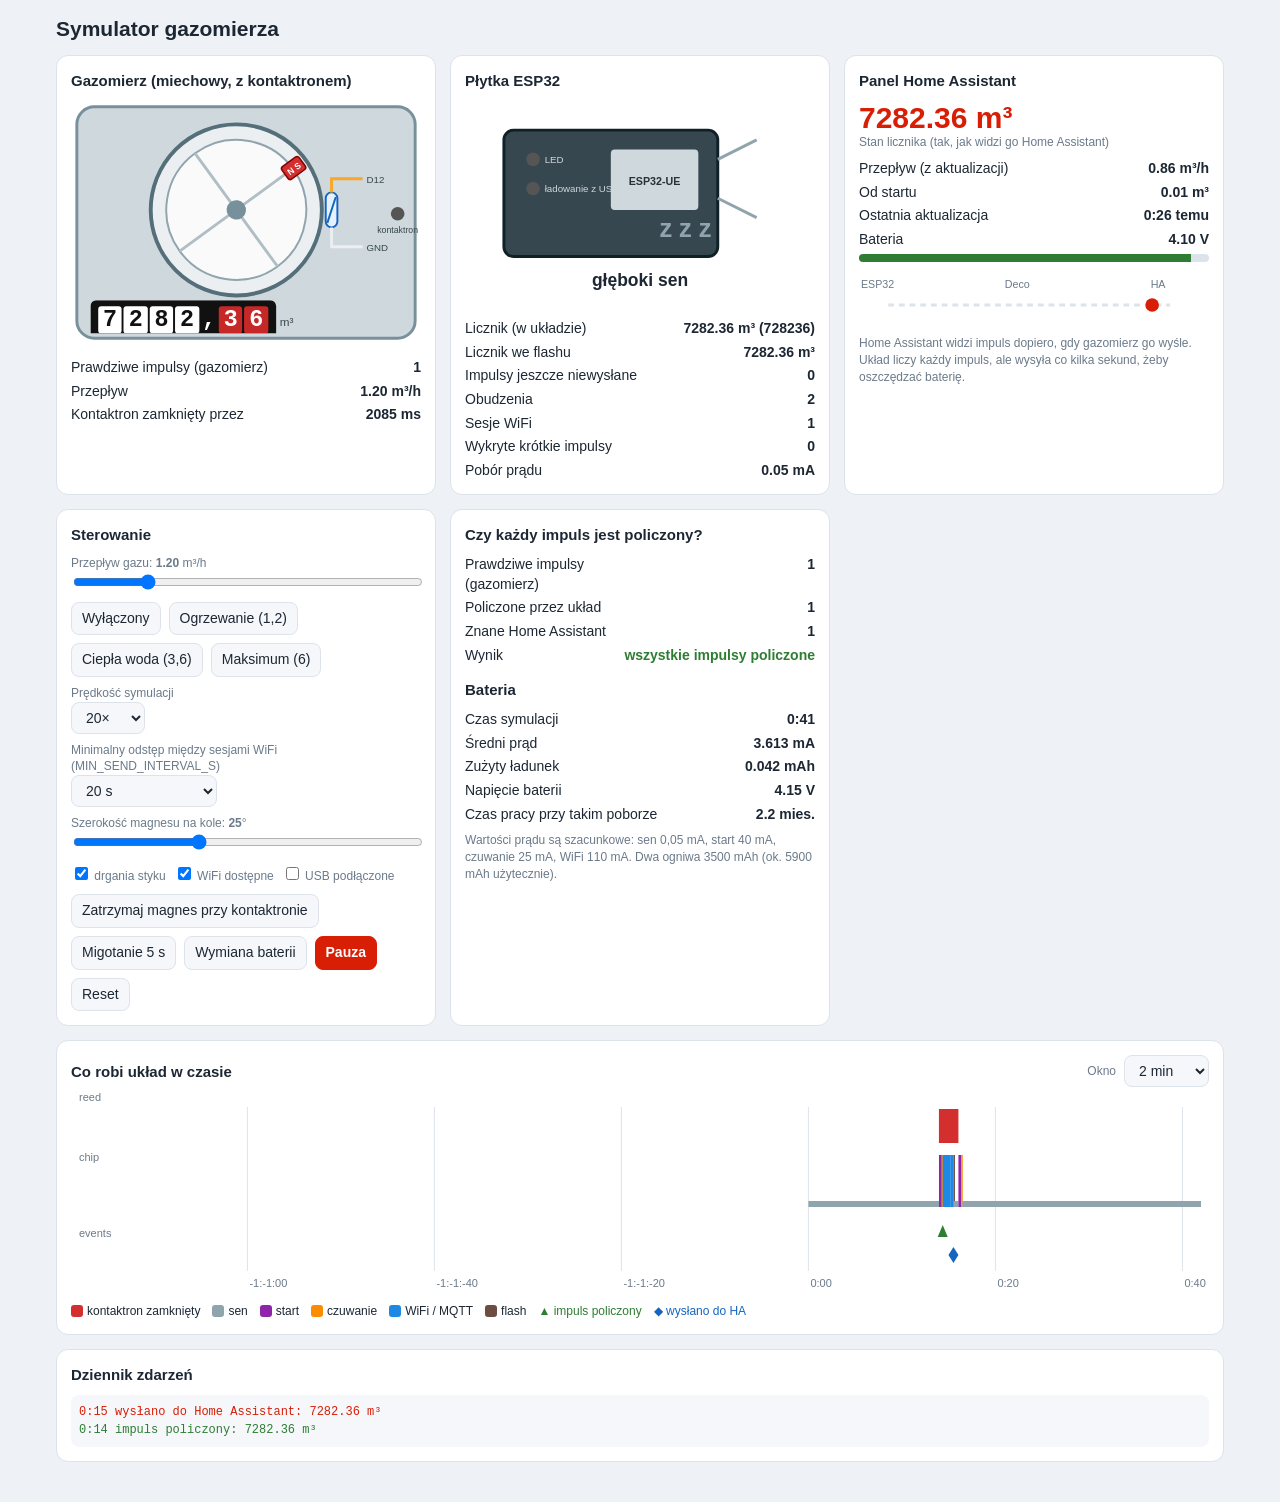
==== commit 13062acb: "App 0.9.1: ORLEN logo and icon supplied by the owner, theme red from the logo Co-Authored-By: Claude" ====
--- a/docs/simulator/index.html
+++ b/docs/simulator/index.html
@@ -6,12 +6,12 @@
 <title>Symulator gazomierza</title>
 <style>
 :root {
-  --bg:#eef1f5; --card:#fff; --text:#1c2733; --muted:#6b7a8a; --line:#dde3ea; --accent:#cc2d30;
+  --bg:#eef1f5; --card:#fff; --text:#1c2733; --muted:#6b7a8a; --line:#dde3ea; --accent:#d81e05;
   --ok:#2e7d32; --warn:#ef6c00; --bad:#c62828; --input:#f5f7fa;
   --c-sleep:#90a4ae; --c-boot:#8e24aa; --c-awake:#fb8c00; --c-wifi:#1e88e5; --c-save:#6d4c41;
 }
 @media (prefers-color-scheme: dark) {
-  :root { --bg:#10141a; --card:#1a2028; --text:#e6ebf0; --muted:#8d9aa8; --line:#2b333d; --accent:#ff6a6c;
+  :root { --bg:#10141a; --card:#1a2028; --text:#e6ebf0; --muted:#8d9aa8; --line:#2b333d; --accent:#ff6a52;
           --ok:#66bb6a; --warn:#ffa726; --bad:#ef5350; --input:#232a33; --c-sleep:#546e7a; }
 }
 * { box-sizing:border-box; }
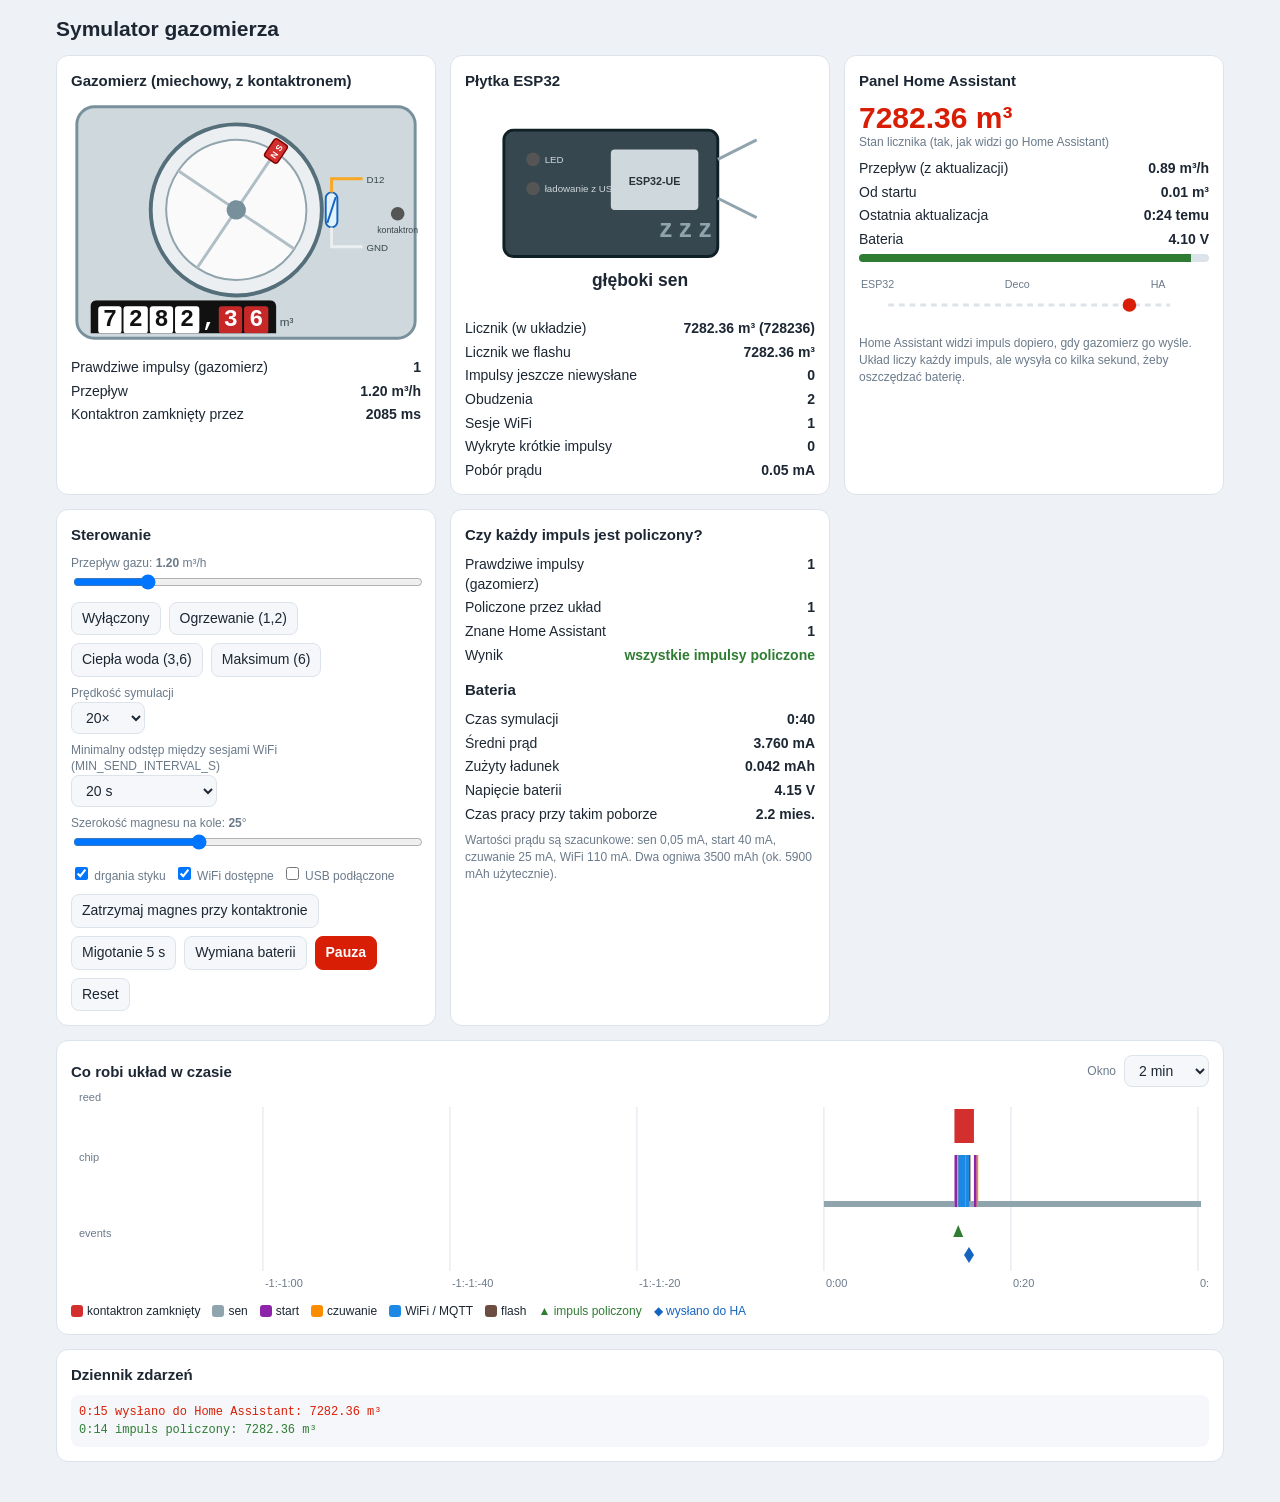
==== commit be5ddb34: "App 0.12.0: confirmation dialogs for sensitive actions, sliders no longer trap vertical scroll in De" ====
--- a/docs/simulator/index.html
+++ b/docs/simulator/index.html
@@ -24,7 +24,8 @@
 .muted { color:var(--muted); } .small { font-size:12px; }
 button, select { font:inherit; color:var(--text); background:var(--input); border:1px solid var(--line); border-radius:8px; padding:6px 10px; cursor:pointer; }
 button.primary { background:var(--accent); color:#fff; border-color:var(--accent); font-weight:600; }
-input[type=range] { width:100%; }
+input[type=range] { width:100%; touch-action:pan-y; }
+canvas, svg { touch-action:pan-y; }
 label { display:block; font-size:12px; color:var(--muted); margin-top:8px; }
 .row { display:flex; gap:8px; flex-wrap:wrap; align-items:center; }
 .kv { display:grid; grid-template-columns:1fr auto; gap:4px 10px; margin-top:8px; }
@@ -629,7 +630,19 @@
 
 UI.flow = 1.2;
 newSim(); bind(); applyText();
-if (window.self !== window.top) { const hr = document.querySelector('header .row'); if (hr) hr.style.display = 'none'; }
+if (window.self !== window.top) {
+  const hr = document.querySelector('header .row'); if (hr) hr.style.display = 'none';
+  // inside the app the page is as tall as its content: no scrolling of its own, so vertical gestures always reach the app
+  document.documentElement.style.overflow = 'hidden'; document.body.style.overflow = 'hidden';
+  // a swipe left or right moves to the neighbouring tab of the app
+  let sw = null;
+  document.addEventListener('touchstart', (e) => { sw = e.touches.length === 1 && !e.target.closest('input, select, textarea') ? { x: e.touches[0].clientX, y: e.touches[0].clientY, t: Date.now() } : null; }, { passive: true });
+  document.addEventListener('touchmove', (e) => { if (e.touches.length > 1) sw = null; }, { passive: true });
+  document.addEventListener('touchend', (e) => {
+    if (!sw) return; const t = e.changedTouches[0], dx = t.clientX - sw.x, dy = t.clientY - sw.y, quick = Date.now() - sw.t < 700; sw = null;
+    if (quick && Math.abs(dx) >= 70 && Math.abs(dx) >= Math.abs(dy) * 1.8) parent.postMessage({ gasSwipe: dx < 0 ? 'left' : 'right' }, location.origin);
+  }, { passive: true });
+}
 window.setLang = l => { if (l === 'pl' || l === 'en') { lang = l; applyText(); } };
 window.__sim = {
   get S() { return S; }, UI, step, newSim, C, runFor(sec) { const n = Math.round(sec / DT); for (let i = 0; i < n; i++) step(); prune(); },
